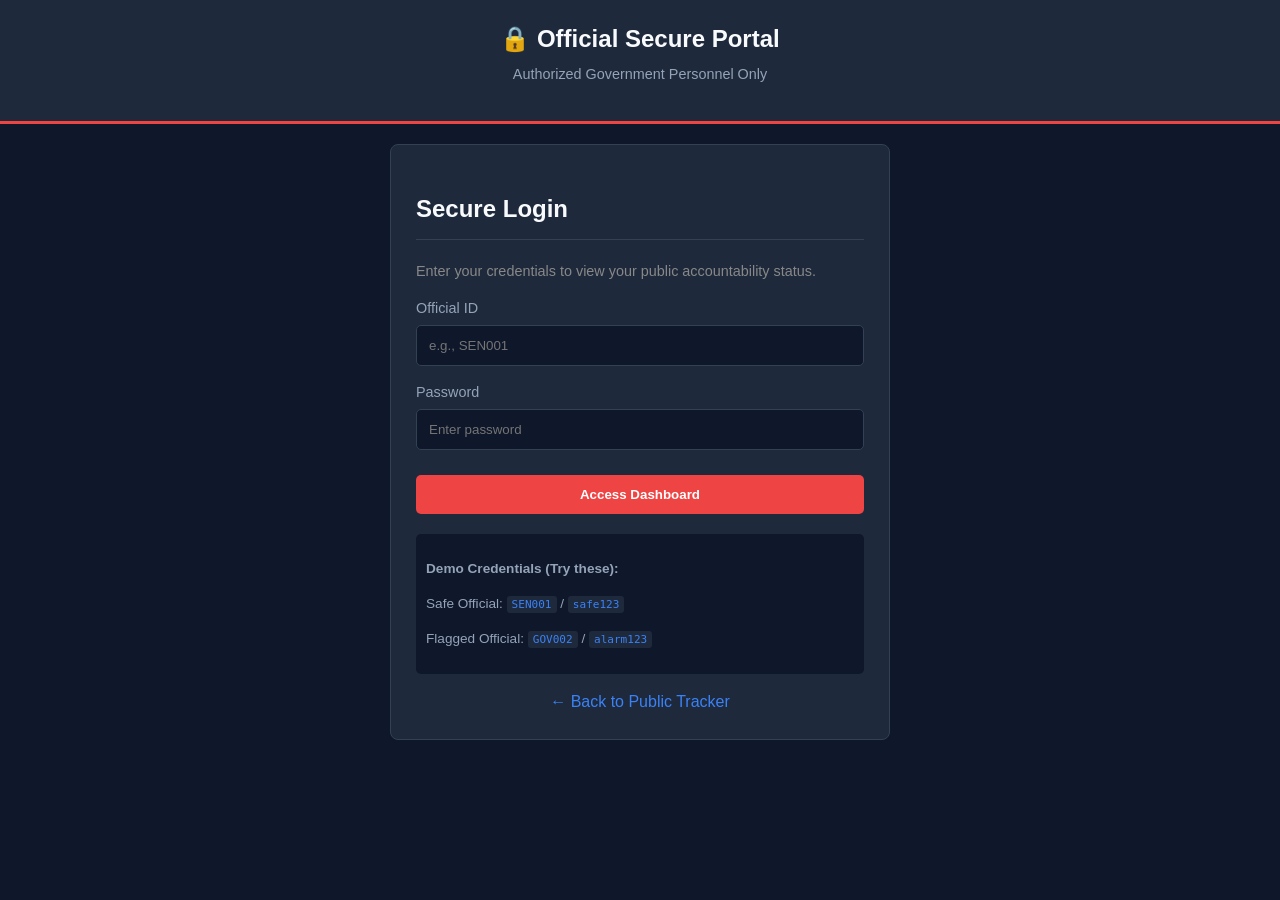
==== official-login.html @ 7ba4c264 "Rebuilt as Public Financial Accountability Tracker" ====
<!DOCTYPE html>
<html lang="en">
<head>
    <meta charset="UTF-8">
    <meta name="viewport" content="width=device-width, initial-scale=1.0">
    <title>Official Secure Login</title>
    <link rel="stylesheet" href="style.css">
</head>
<body>
    <header>
        <h1>🔒 Official Secure Portal</h1>
        <p>Authorized Government Personnel Only</p>
    </header>

    <main class="login-container">
        <!-- Login Form -->
        <div id="loginForm" class="login-box">
            <h2>Secure Login</h2>
            <p style="color: #888; font-size: 0.9em;">Enter your credentials to view your public accountability status.</p>
            
            <div id="loginError" class="error-msg"></div>

            <div class="input-group">
                <label>Official ID</label>
                <input type="text" id="officialId" placeholder="e.g., SEN001">
            </div>
            <div class="input-group">
                <label>Password</label>
                <input type="password" id="password" placeholder="Enter password">
            </div>
            
            <button class="btn-primary" onclick="handleLogin()">Access Dashboard</button>
            
            <div class="demo-creds">
                <p><strong>Demo Credentials (Try these):</strong></p>
                <p>Safe Official: <code>SEN001</code> / <code>safe123</code></p>
                <p>Flagged Official: <code>GOV002</code> / <code>alarm123</code></p>
            </div>
            
            <a href="index.html" class="back-link">← Back to Public Tracker</a>
        </div>

        <!-- Official Dashboard (Hidden until login) -->
        <div id="officialDashboard" class="dashboard-box" style="display: none;">
            <h2>Welcome, <span id="dashName">Official</span></h2>
            <p id="dashPosition" class="subtitle"></p>

            <div id="dashAlert" class="alarm-box"></div>

            <div class="stat-grid">
                <div class="stat-card">
                    <span class="stat-label">Current Balance</span>
                    <span class="stat-value" id="dashBalance">0</span>
                </div>
                <div class="stat-card">
                    <span class="stat-label">Monthly Salary</span>
                    <span class="stat-value" id="dashSalary">0</span>
                </div>
                <div class="stat-card">
                    <span class="stat-label">3x Threshold Limit</span>
                    <span class="stat-value" id="dashThreshold">₦0</span>
                </div>
            </div>

            <button class="btn-secondary" onclick="location.reload()">Logout</button>
        </div>
    </main>

    <script src="script.js"></script>
</body>
</html>
---- style.css ----
/* Base Styles */
body {
    font-family: 'Segoe UI', Tahoma, Geneva, Verdana, sans-serif;
    background-color: #0f172a; /* Dark navy background */
    color: #e2e8f0;
    margin: 0;
    padding: 0;
    line-height: 1.6;
}

header {
    background-color: #1e293b;
    padding: 20px;
    text-align: center;
    border-bottom: 3px solid #ef4444; /* Red accent */
}

header h1 { margin: 0; color: #f8fafc; font-size: 1.5em; }
header p { margin: 5px 0 15px; color: #94a3b8; font-size: 0.9em; }

.official-btn {
    background-color: #ef4444;
    color: white;
    padding: 8px 16px;
    text-decoration: none;
    border-radius: 5px;
    font-weight: bold;
    font-size: 0.9em;
}

main { padding: 20px; max-width: 800px; margin: 0 auto; }

h2 { color: #f8fafc; border-bottom: 1px solid #334155; padding-bottom: 10px; }

/* Info Banner */
.info-banner {
    background-color: #1e293b;
    border-left: 4px solid #3b82f6;
    padding: 15px;
    border-radius: 5px;
    margin-bottom: 25px;
}
.info-banner h3 { margin-top: 0; color: #3b82f6; }

/* Official Cards */
.official-card {
    background-color: #1e293b;
    border-radius: 8px;
    padding: 20px;
    margin-bottom: 20px;
    border: 1px solid #334155;
}

.official-card.breached { border: 2px solid #ef4444; }

.card-header { display: flex; justify-content: space-between; align-items: center; flex-wrap: wrap; margin-bottom: 15px; }
.card-header h3 { margin: 0; color: #f8fafc; }
.position-badge { background: #334155; padding: 4px 8px; border-radius: 4px; font-size: 0.8em; color: #cbd5e1; }

.financials { display: grid; grid-template-columns: 1fr; gap: 10px; margin-bottom: 15px; }
@media (min-width: 600px) { .financials { grid-template-columns: repeat(3, 1fr); } }

.fin-item { background: #0f172a; padding: 10px; border-radius: 5px; }
.fin-item .label { display: block; font-size: 0.8em; color: #94a3b8; margin-bottom: 5px; }
.fin-item .value { font-weight: bold; font-size: 1.1em; color: #f8fafc; }
.fin-item .value.highlight { color: #3b82f6; }

/* Alerts */
.alarm-box {
    background-color: #ef4444;
    color: white;
    padding: 15px;
    border-radius: 5px;
    font-weight: bold;
    text-align: center;
    margin-bottom: 15px;
    animation: pulse 2s infinite;
}
@keyframes pulse { 0% { opacity: 1; } 50% { opacity: 0.8; } 100% { opacity: 1; } }

.status-box {
    background-color: #10b981;
    color: white;
    padding: 10px;
    border-radius: 5px;
    text-align: center;
    font-weight: bold;
    margin-bottom: 15px;
}

.profile-info { background: #0f172a; padding: 15px; border-radius: 5px; font-size: 0.9em; }
.profile-info h4 { margin-top: 0; color: #94a3b8; font-size: 0.85em; text-transform: uppercase; }
.profile-info p { margin: 5px 0; }

/* Login Page Styles */
.login-container { max-width: 500px; }
.login-box, .dashboard-box { background: #1e293b; padding: 25px; border-radius: 8px; border: 1px solid #334155; }
.input-group { margin-bottom: 15px; }
.input-group label { display: block; margin-bottom: 5px; color: #94a3b8; font-size: 0.9em; }
.input-group input { width: 100%; padding: 12px; background: #0f172a; border: 1px solid #334155; color: white; border-radius: 5px; box-sizing: border-box; }

.btn-primary { width: 100%; padding: 12px; background: #ef4444; color: white; border: none; border-radius: 5px; font-weight: bold; cursor: pointer; margin-top: 10px; }
.btn-secondary { width: 100%; padding: 12px; background: #334155; color: white; border: none; border-radius: 5px; font-weight: bold; cursor: pointer; margin-top: 20px; }

.error-msg { background: #ef4444; color: white; padding: 10px; border-radius: 5px; text-align: center; margin-bottom: 15px; display: none; }
.demo-creds { background: #0f172a; padding: 10px; border-radius: 5px; font-size: 0.85em; margin-top: 20px; color: #94a3b8; }
.demo-creds code { color: #3b82f6; background: #1e293b; padding: 2px 5px; border-radius: 3px; }
.back-link { display: block; text-align: center; margin-top: 15px; color: #3b82f6; text-decoration: none; }

/* Dashboard Stats */
.stat-grid { display: grid; grid-template-columns: 1fr; gap: 10px; margin-top: 20px; }
@media (min-width: 600px) { .stat-grid { grid-template-columns: repeat(3, 1fr); } }
.stat-card { background: #0f172a; padding: 15px; border-radius: 5px; text-align: center; }
.stat-label { display: block; font-size: 0.8em; color: #94a3b8; margin-bottom: 5px; }
.stat-value { display: block; font-size: 1.2em; font-weight: bold; color: #f8fafc; }
.subtitle { color: #94a3b8; margin-top: -10px; margin-bottom: 20px; }

footer { text-align: center; padding: 20px; color: #64748b; font-size: 0.8em; margin-top: 40px; }
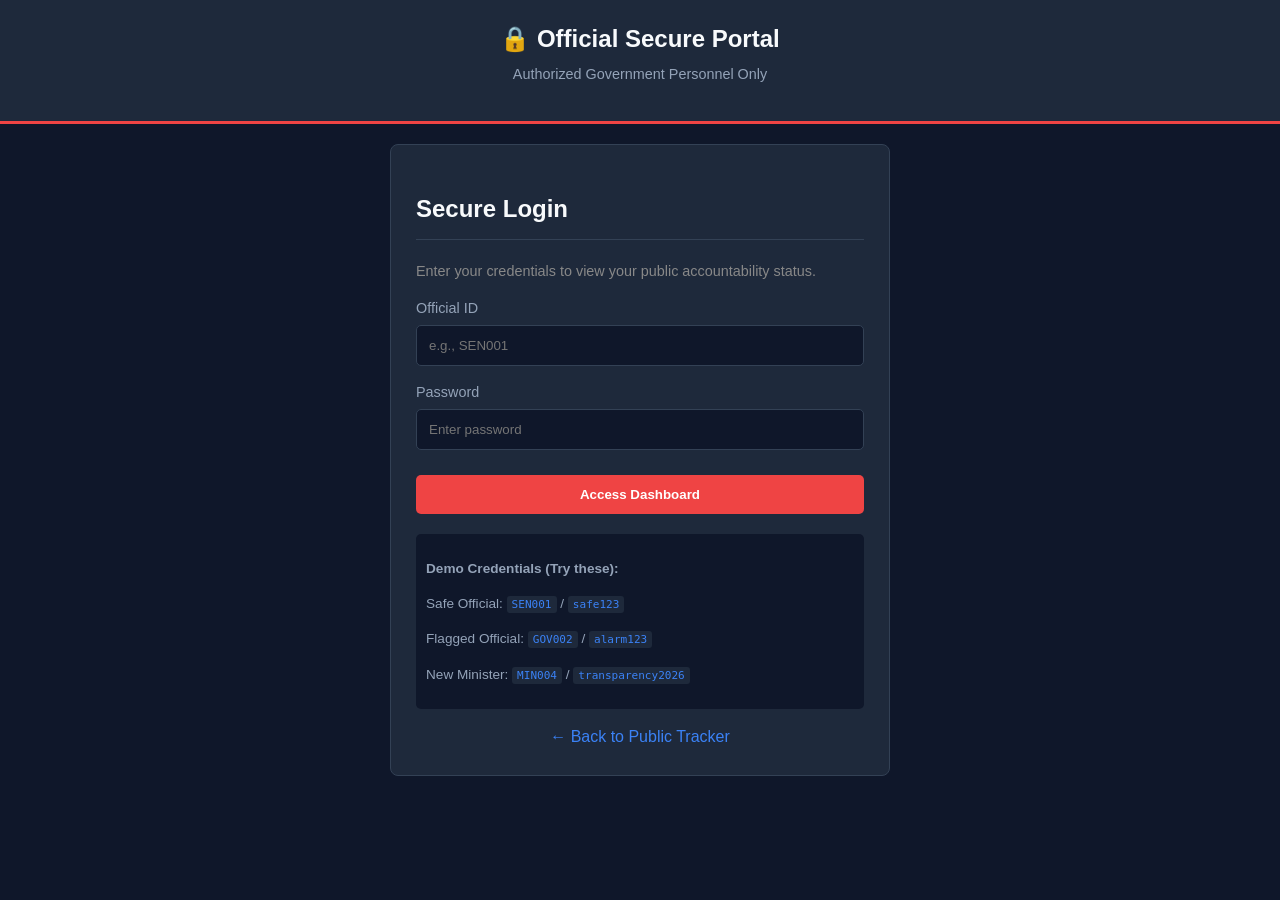
==== commit d1d0efe4: "Fixed login credentials and added MIN004" ====
--- a/official-login.html
+++ b/official-login.html
@@ -32,10 +32,11 @@
             <button class="btn-primary" onclick="handleLogin()">Access Dashboard</button>
             
             <div class="demo-creds">
-                <p><strong>Demo Credentials (Try these):</strong></p>
-                <p>Safe Official: <code>SEN001</code> / <code>safe123</code></p>
-                <p>Flagged Official: <code>GOV002</code> / <code>alarm123</code></p>
-            </div>
+       <p><strong>Demo Credentials (Try these):</strong></p>
+       <p>Safe Official: <code>SEN001</code> / <code>safe123</code></p>
+       <p>Flagged Official: <code>GOV002</code> / <code>alarm123</code></p>
+       <p>New Minister: <code>MIN004</code> / <code>transparency2026</code></p>
+   </div>
             
             <a href="index.html" class="back-link">← Back to Public Tracker</a>
         </div>
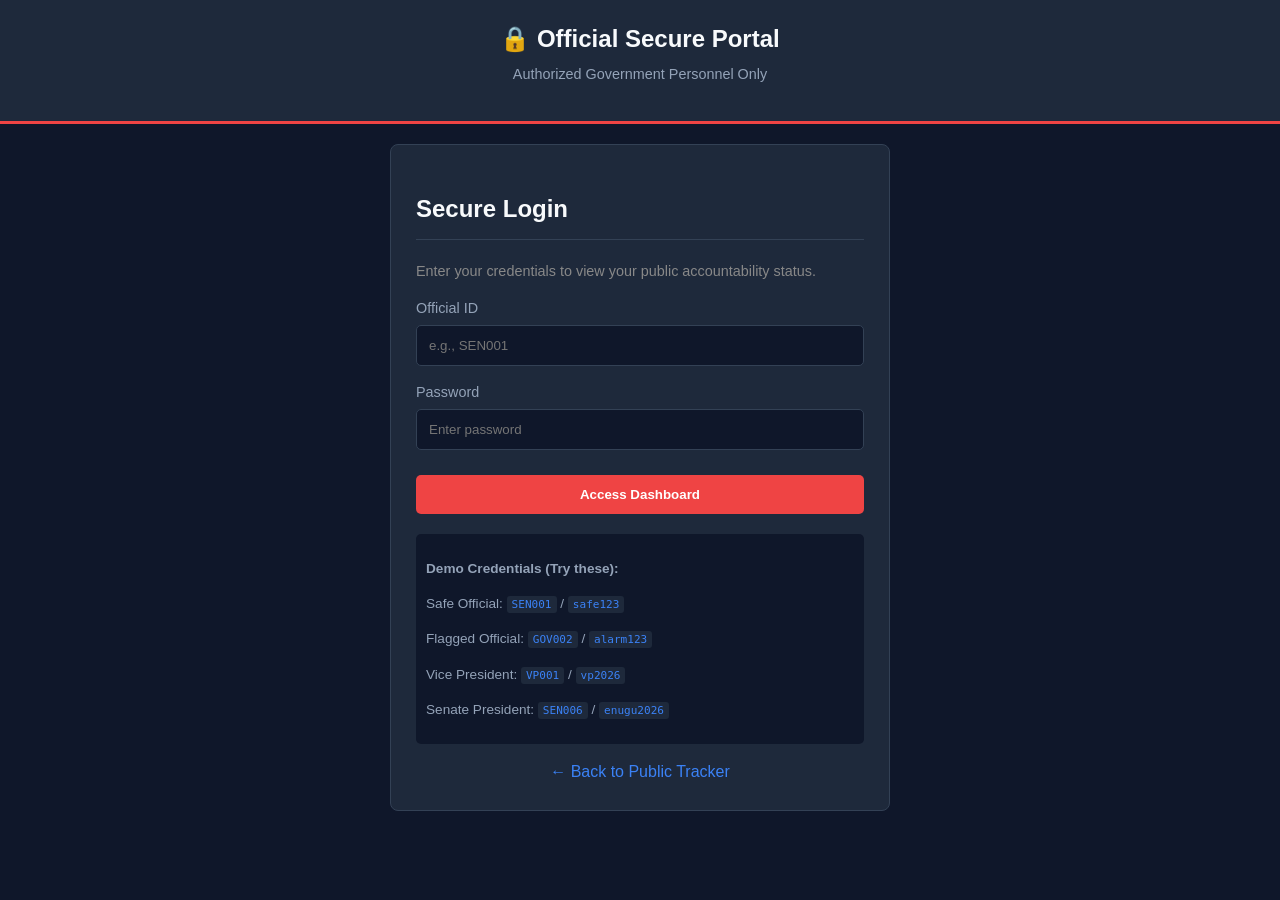
==== commit ce5e8a50: "Added VP, Minister of Women Affairs, and Senate President" ====
--- a/official-login.html
+++ b/official-login.html
@@ -35,9 +35,9 @@
        <p><strong>Demo Credentials (Try these):</strong></p>
        <p>Safe Official: <code>SEN001</code> / <code>safe123</code></p>
        <p>Flagged Official: <code>GOV002</code> / <code>alarm123</code></p>
-       <p>New Minister: <code>MIN004</code> / <code>transparency2026</code></p>
-   </div>
-            
+       <p>Vice President: <code>VP001</code> / <code>vp2026</code></p>
+       <p>Senate President: <code>SEN006</code> / <code>enugu2026</code></p>
+   </div>            
             <a href="index.html" class="back-link">← Back to Public Tracker</a>
         </div>
 
